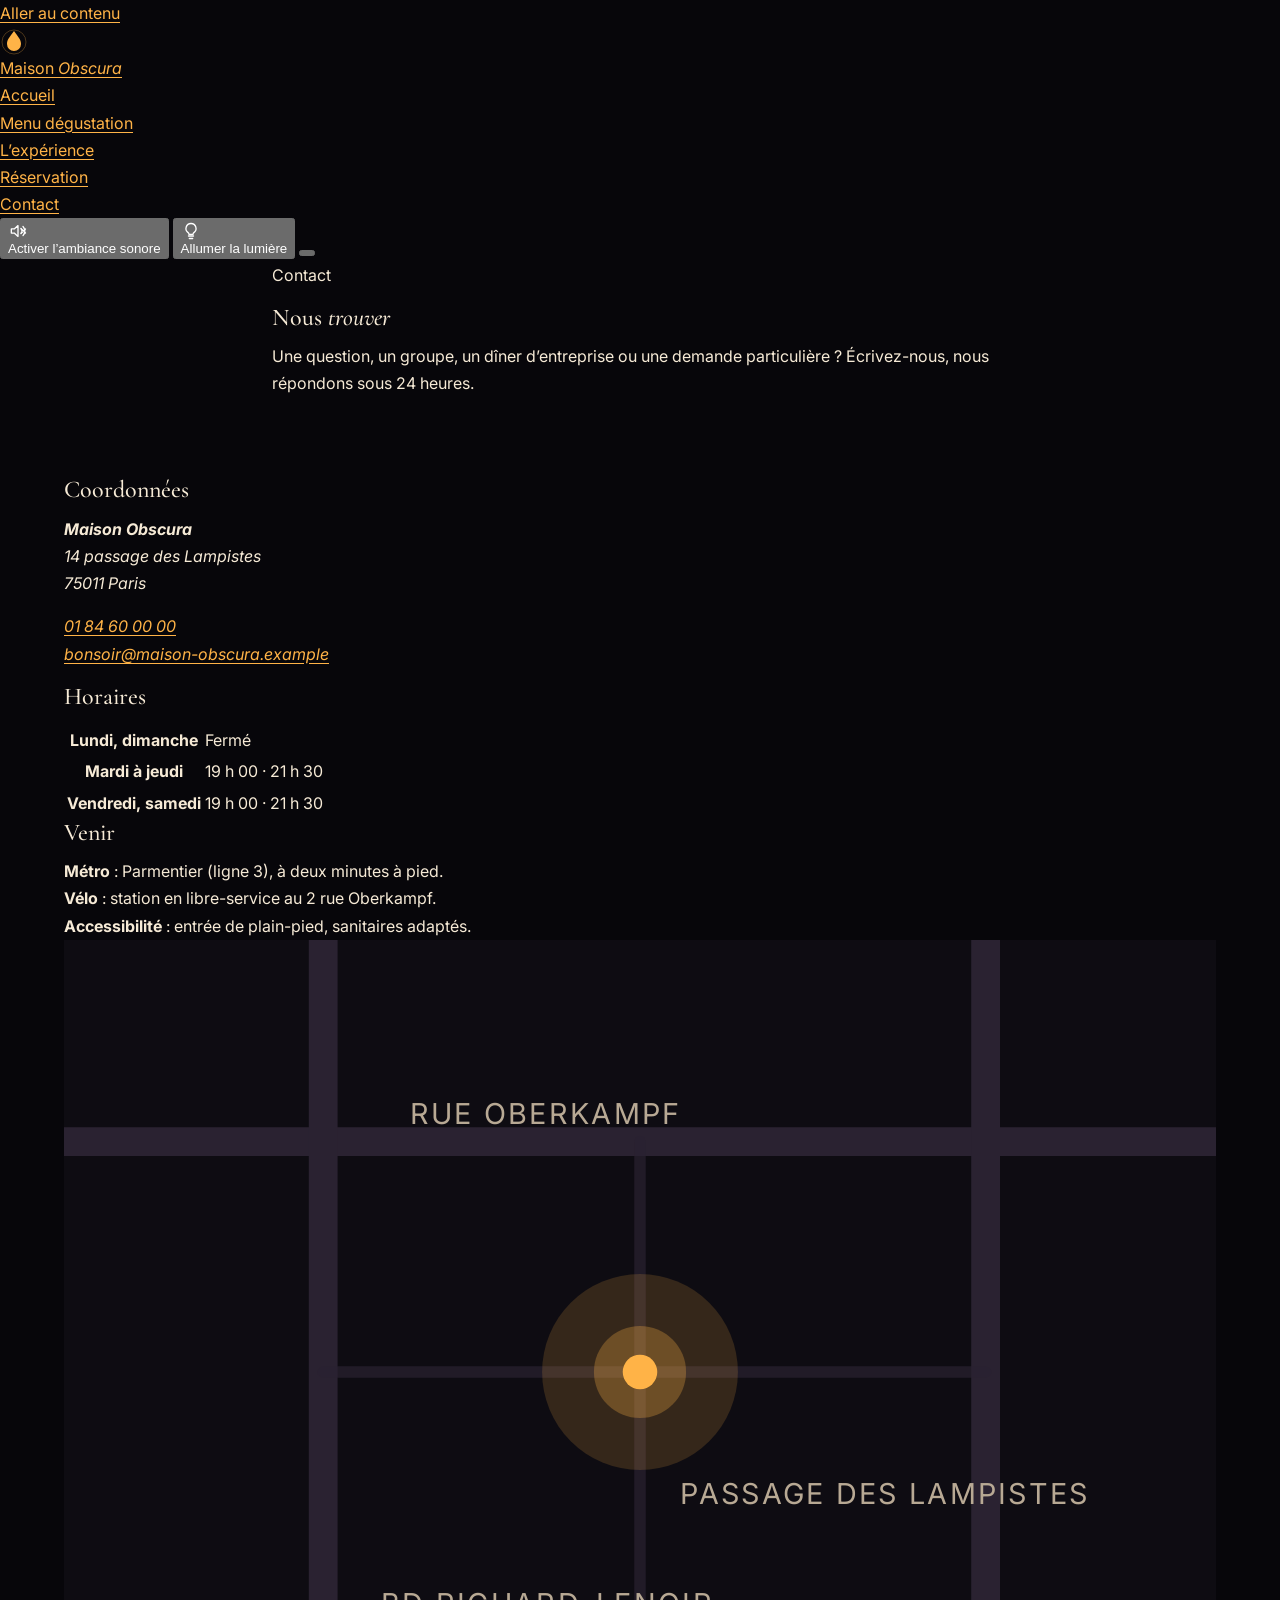
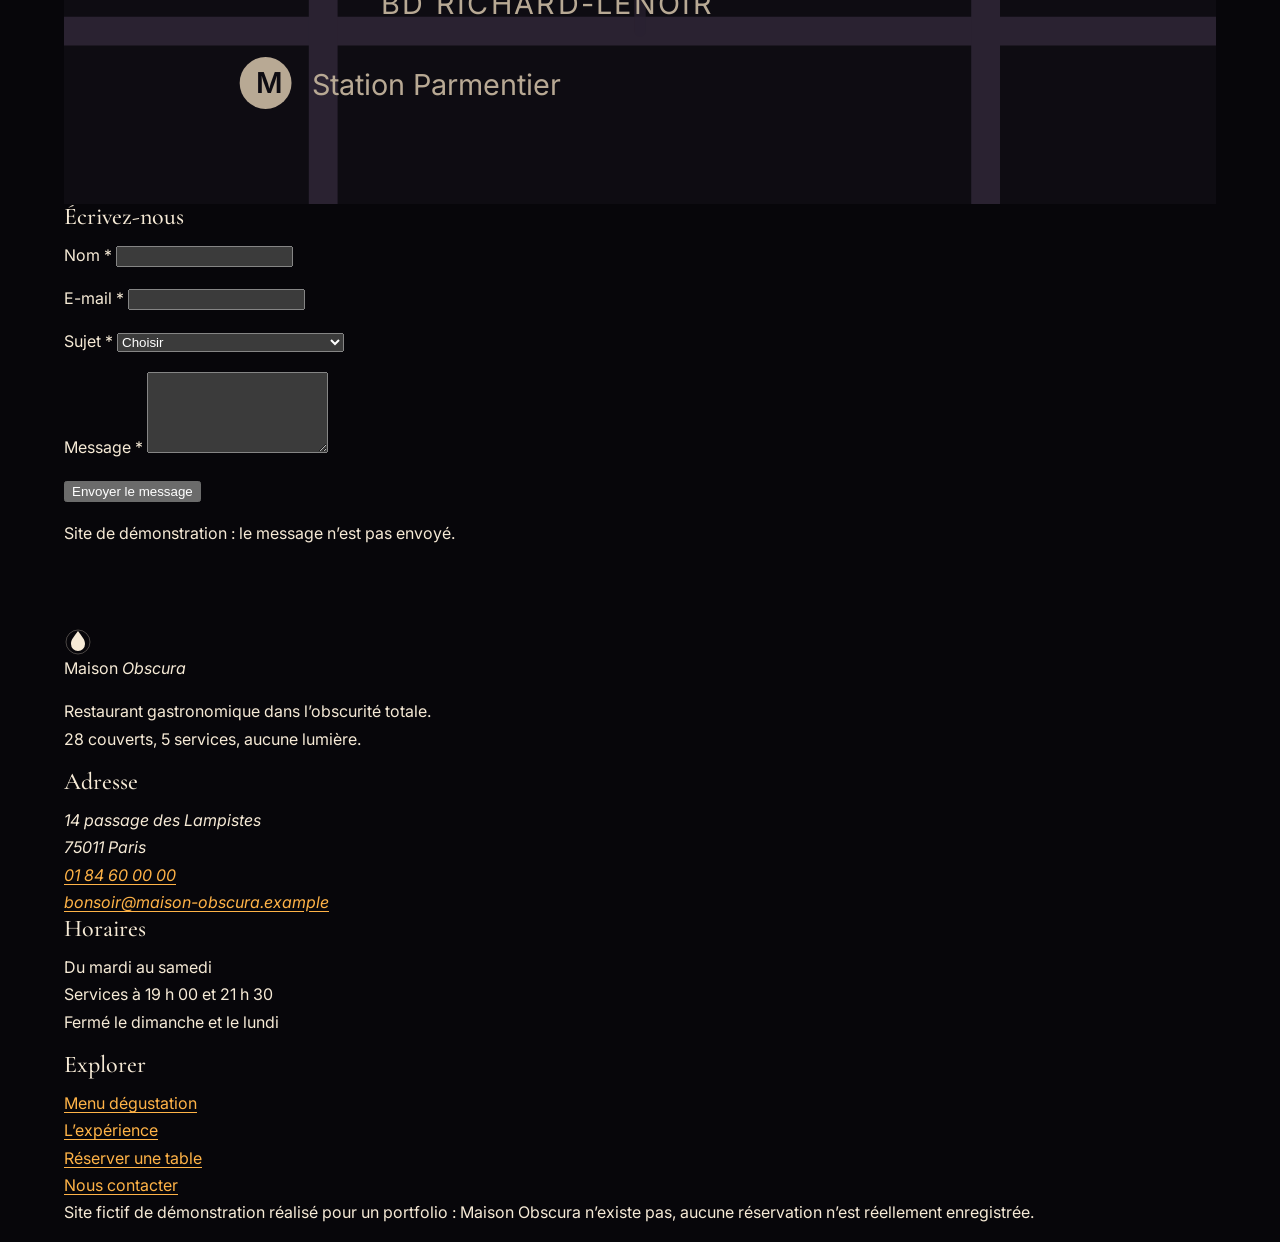
==== contact.html @ 4c6774d9 "Passe 1 : structure des 5 pages, favicon et base CSS Co-Authored-By: Claude Sonnet 5.5 <noreply@anth" ====
<!doctype html>
<html lang="fr">
<head>
<meta charset="utf-8">
<meta name="viewport" content="width=device-width, initial-scale=1">
<title>Contact et accès · Maison Obscura</title>
<meta name="description" content="Adresse, horaires, accès et formulaire de contact de Maison Obscura, restaurant gastronomique dans le noir à Paris 11e.">
<meta name="theme-color" content="#07060a">
<link rel="icon" href="assets/img/favicon.svg" type="image/svg+xml">
<meta property="og:type" content="website">
<meta property="og:locale" content="fr_FR">
<meta property="og:site_name" content="Maison Obscura">
<meta property="og:title" content="Contact et accès · Maison Obscura">
<meta property="og:description" content="Adresse, horaires, accès et formulaire de contact de Maison Obscura, restaurant gastronomique dans le noir à Paris 11e.">
<meta property="og:url" content="https://maison-obscura.example/contact.html">
<meta property="og:image" content="assets/img/og.png">
<meta name="twitter:card" content="summary_large_image">
<link rel="preconnect" href="https://fonts.googleapis.com">
<link rel="preconnect" href="https://fonts.gstatic.com" crossorigin>
<link rel="stylesheet" href="https://fonts.googleapis.com/css2?family=Cormorant+Garamond:ital,wght@0,400;0,500;0,600;1,400;1,500&amp;family=Inter:wght@400;500;600&amp;display=swap">
<script>
(function(){var d=document.documentElement;d.classList.add('js');try{if(localStorage.getItem('obscura-lumiere')==='1')d.classList.add('lumiere');}catch(e){}})();
</script>
<link rel="stylesheet" href="assets/css/styles.css">
</head>
<body>
<a class="skip" href="#contenu">Aller au contenu</a>
<header class="site-header">
  <div class="bar">
    <a class="brand" href="index.html" aria-label="Maison Obscura, accueil"><svg class="brand-mark" viewBox="0 0 28 28" width="28" height="28" aria-hidden="true" focusable="false"><circle cx="14" cy="15" r="12" fill="none" stroke="currentColor" stroke-width=".8" opacity=".35"/><path d="M14 4c4 6 7 8 7 13a7 7 0 0 1-14 0c0-5 3-7 7-13Z" fill="currentColor"/></svg><span>Maison <em>Obscura</em></span></a>
    <nav id="menu-principal" class="nav" aria-label="Navigation principale"><ul><li><a href="index.html">Accueil</a></li><li><a href="menu.html">Menu dégustation</a></li><li><a href="experience.html">L’expérience</a></li><li><a href="reservation.html">Réservation</a></li><li><a href="contact.html" aria-current="page">Contact</a></li></ul></nav>
    <div class="tools">
      <button type="button" class="tool" id="btn-son"><svg viewBox="0 0 24 24" width="20" height="20" aria-hidden="true" focusable="false" fill="none" stroke="currentColor" stroke-width="1.6" stroke-linecap="round" stroke-linejoin="round"><path d="M4 9.5v5h3.5L12 18.5v-13L7.5 9.5H4Z"/><path class="son-on" d="M15.5 9a4 4 0 0 1 0 6M18 6.5a8 8 0 0 1 0 11"/><path class="son-off" d="M16 9.5l5 5M21 9.5l-5 5"/></svg><span class="tool-label" data-on="Couper l’ambiance sonore" data-off="Activer l’ambiance sonore">Activer l’ambiance sonore</span></button>
      <button type="button" class="tool tool-light" id="btn-lumiere"><svg viewBox="0 0 24 24" width="20" height="20" aria-hidden="true" focusable="false" fill="none" stroke="currentColor" stroke-width="1.6" stroke-linecap="round" stroke-linejoin="round"><path d="M9 18h6M10 21h4M12 3a6 6 0 0 0-3.5 10.9c.6.5 1 1.2 1 2.1h5c0-.9.4-1.6 1-2.1A6 6 0 0 0 12 3Z"/></svg><span class="tool-label" data-on="Éteindre la lumière" data-off="Allumer la lumière">Allumer la lumière</span></button>
      <button type="button" class="nav-toggle" aria-expanded="false" aria-controls="menu-principal"><span class="vh">Menu</span><span class="burger" aria-hidden="true"></span></button>
    </div>
  </div>
</header>
<main id="contenu" tabindex="-1">

<section class="page-hero" aria-labelledby="titre-page">
  <div class="container narrow">
    <p class="kicker" data-reveal>Contact</p>
    <h1 id="titre-page" data-reveal style="--d:100ms">Nous <em>trouver</em></h1>
    <p class="lead" data-reveal style="--d:200ms">Une question, un groupe, un dîner d’entreprise ou une demande particulière ? Écrivez-nous, nous répondons sous 24 heures.</p>
  </div>
</section>

<section class="section tight" aria-label="Coordonnées et message">
  <div class="container contact-grid">
    <div class="infos" data-reveal>
      <h2>Coordonnées</h2>
      <address>
        <p><strong>Maison Obscura</strong><br>14 passage des Lampistes<br>75011 Paris</p>
        <p><a href="tel:+33184600000">01 84 60 00 00</a><br><a href="mailto:bonsoir@maison-obscura.example">bonsoir@maison-obscura.example</a></p>
      </address>
      <h2>Horaires</h2>
      <table class="hours">
        <caption class="vh">Horaires d’ouverture</caption>
        <tbody>
          <tr><th scope="row">Lundi, dimanche</th><td>Fermé</td></tr>
          <tr><th scope="row">Mardi à jeudi</th><td>19 h 00 · 21 h 30</td></tr>
          <tr><th scope="row">Vendredi, samedi</th><td>19 h 00 · 21 h 30</td></tr>
        </tbody>
      </table>
      <h2>Venir</h2>
      <ul class="plain">
        <li><strong>Métro</strong> : Parmentier (ligne 3), à deux minutes à pied.</li>
        <li><strong>Vélo</strong> : station en libre-service au 2 rue Oberkampf.</li>
        <li><strong>Accessibilité</strong> : entrée de plain-pied, sanitaires adaptés.</li>
      </ul>
    </div>

    <div data-reveal style="--d:120ms">
      <div class="map-wrap"><svg class="map" viewBox="0 0 400 300" role="img" aria-labelledby="map-t map-d">
  <title id="map-t">Plan du quartier</title>
  <desc id="map-d">Plan simplifié : le passage des Lampistes relie la rue Oberkampf au boulevard Richard-Lenoir. Maison Obscura se trouve au milieu du passage, à deux minutes du métro.</desc>
  <rect width="400" height="300" fill="var(--map-bg)"/>
  <g stroke="var(--map-line)" fill="none" stroke-width="10" stroke-linecap="round">
    <path d="M-10 70H410"/><path d="M-10 240H410"/><path d="M90 -10V310"/><path d="M320 -10V310"/>
  </g>
  <g stroke="var(--map-line)" fill="none" stroke-width="4" stroke-linecap="round" opacity=".7">
    <path d="M90 150H320"/><path d="M200 70V240"/>
  </g>
  <g fill="var(--map-text)" font-family="Inter, sans-serif" font-size="10" letter-spacing=".08em">
    <text x="120" y="64">RUE OBERKAMPF</text><text x="110" y="234">BD RICHARD-LENOIR</text>
    <text x="214" y="196">PASSAGE DES LAMPISTES</text>
  </g>
  <circle cx="200" cy="150" r="34" fill="var(--map-accent)" opacity=".16"/>
  <circle cx="200" cy="150" r="16" fill="var(--map-accent)" opacity=".28"/>
  <circle cx="200" cy="150" r="6" fill="var(--map-accent)"/>
  <g transform="translate(70 258)"><circle r="9" fill="var(--map-text)"/><text x="-3.4" y="3.6" font-size="10" font-weight="600" fill="var(--map-bg)" font-family="Inter, sans-serif">M</text></g>
  <text x="86" y="262" font-size="10" fill="var(--map-text)" font-family="Inter, sans-serif">Station Parmentier</text>
</svg></div>
      <form id="form-contact" class="form form-contact" action="#" method="post" novalidate data-form="contact">
        <h2>Écrivez-nous</h2>
        <div class="form-summary" id="contact-summary" role="alert" tabindex="-1" hidden></div>
        <div class="field">
          <label for="c-nom">Nom <span class="req" aria-hidden="true">*</span></label>
          <input type="text" id="c-nom" name="nom" autocomplete="name" required aria-describedby="c-nom-err">
          <p class="err" id="c-nom-err" aria-live="polite"></p>
        </div>
        <div class="field">
          <label for="c-email">E-mail <span class="req" aria-hidden="true">*</span></label>
          <input type="email" id="c-email" name="email" autocomplete="email" required aria-describedby="c-email-err">
          <p class="err" id="c-email-err" aria-live="polite"></p>
        </div>
        <div class="field">
          <label for="c-sujet">Sujet <span class="req" aria-hidden="true">*</span></label>
          <select id="c-sujet" name="sujet" required aria-describedby="c-sujet-err">
            <option value="">Choisir</option>
            <option>Une réservation existante</option>
            <option>Un groupe de plus de 8 personnes</option>
            <option>Un dîner privé ou d’entreprise</option>
            <option>Un bon cadeau</option>
            <option>Autre demande</option>
          </select>
          <p class="err" id="c-sujet-err" aria-live="polite"></p>
        </div>
        <div class="field">
          <label for="c-message">Message <span class="req" aria-hidden="true">*</span></label>
          <textarea id="c-message" name="message" rows="5" minlength="15" maxlength="1200" required aria-describedby="c-message-err"></textarea>
          <p class="err" id="c-message-err" aria-live="polite"></p>
        </div>
        <p class="actions"><button type="submit" class="btn">Envoyer le message</button></p>
        <p class="hint">Site de démonstration : le message n’est pas envoyé.</p>
      </form>
      <div id="contact-ok" class="confirm" tabindex="-1" hidden>
        <p class="kicker">Message reçu</p>
        <h2>Merci, nous vous répondons vite</h2>
        <p>Une réponse vous parviendra à <strong data-out="email"></strong> sous 24 heures. <span class="muted">(Démonstration : rien n’a été envoyé.)</span></p>
        <p class="actions"><button type="button" class="btn btn-ghost" id="contact-reset">Écrire un autre message</button></p>
      </div>
    </div>
  </div>
</section>

</main>
<footer class="site-footer">
  <div class="container footer-grid">
    <div data-reveal>
      <p class="brand brand-foot"><svg class="brand-mark" viewBox="0 0 28 28" width="28" height="28" aria-hidden="true" focusable="false"><circle cx="14" cy="15" r="12" fill="none" stroke="currentColor" stroke-width=".8" opacity=".35"/><path d="M14 4c4 6 7 8 7 13a7 7 0 0 1-14 0c0-5 3-7 7-13Z" fill="currentColor"/></svg><span>Maison <em>Obscura</em></span></p>
      <p class="muted">Restaurant gastronomique dans l’obscurité totale.<br>28 couverts, 5 services, aucune lumière.</p>
    </div>
    <div data-reveal style="--d:80ms">
      <h2 class="foot-title">Adresse</h2>
      <address>14 passage des Lampistes<br>75011 Paris<br><a href="tel:+33184600000">01 84 60 00 00</a><br><a href="mailto:bonsoir@maison-obscura.example">bonsoir@maison-obscura.example</a></address>
    </div>
    <div data-reveal style="--d:160ms">
      <h2 class="foot-title">Horaires</h2>
      <p>Du mardi au samedi<br>Services à 19 h 00 et 21 h 30<br><span class="muted">Fermé le dimanche et le lundi</span></p>
    </div>
    <div data-reveal style="--d:240ms">
      <h2 class="foot-title">Explorer</h2>
      <ul class="foot-links">
        <li><a href="menu.html">Menu dégustation</a></li>
        <li><a href="experience.html">L’expérience</a></li>
        <li><a href="reservation.html">Réserver une table</a></li>
        <li><a href="contact.html">Nous contacter</a></li>
      </ul>
    </div>
  </div>
  <p class="container legal">Site fictif de démonstration réalisé pour un portfolio : Maison Obscura n’existe pas, aucune réservation n’est réellement enregistrée.</p>
</footer>
<script src="assets/js/main.js" defer></script>
<script src="assets/js/forms.js" defer></script>
</body>
</html>
---- assets/css/styles.css ----
/* Maison Obscura — passe 1 : tokens, base et mise en page */
:root {
  --bg: #07060a;
  --bg-2: #0e0c12;
  --bg-3: #17131c;
  --fg: #f6ead6;
  --muted: #b8a994;
  --accent: #ffb347;
  --accent-strong: #ffc46b;
  --on-accent: #1a1006;
  --line: rgba(255, 179, 71, .22);
  --map-bg: #0e0c12; --map-line: #2a2231; --map-text: #b8a994; --map-accent: #ffb347;
  --serif: "Cormorant Garamond", "Iowan Old Style", "Palatino Linotype", Georgia, serif;
  --sans: Inter, system-ui, -apple-system, "Segoe UI", sans-serif;
  --gutter: clamp(1.25rem, 5vw, 3rem);
  --radius: 14px;
  color-scheme: dark;
}
html.lumiere {
  --bg: #f7efe1; --bg-2: #efe4d1; --bg-3: #e6d8c0;
  --fg: #1f1712; --muted: #5d4e3f;
  --accent: #8a4a00; --accent-strong: #6d3a00; --on-accent: #fff7ea;
  --line: rgba(138, 74, 0, .3);
  --map-bg: #efe4d1; --map-line: #d6c4a6; --map-text: #5d4e3f; --map-accent: #8a4a00;
  color-scheme: light;
}

*, *::before, *::after { box-sizing: border-box; }
html { -webkit-text-size-adjust: 100%; scroll-behavior: smooth; scroll-padding-top: 5.5rem; }
body { margin: 0; background: var(--bg); color: var(--fg); font: 400 1rem/1.7 var(--sans); min-height: 100vh; overflow-x: hidden; }
img, svg { display: block; max-width: 100%; }
h1, h2, h3 { font-family: var(--serif); font-weight: 500; line-height: 1.1; margin: 0 0 .5em; }
p { margin: 0 0 1em; }
a { color: var(--accent); text-underline-offset: .2em; }
ul, ol { margin: 0; padding: 0; list-style: none; }
.vh { position: absolute !important; width: 1px; height: 1px; overflow: hidden; clip: rect(0 0 0 0); white-space: nowrap; }
.container { width: min(100% - 2 * var(--gutter), 72rem); margin-inline: auto; }
.container.narrow { width: min(100% - 2 * var(--gutter), 46rem); }
.section { padding-block: clamp(3.5rem, 9vw, 7rem); }
.section.tight { padding-block: clamp(2rem, 5vw, 4rem); }
.center { text-align: center; }
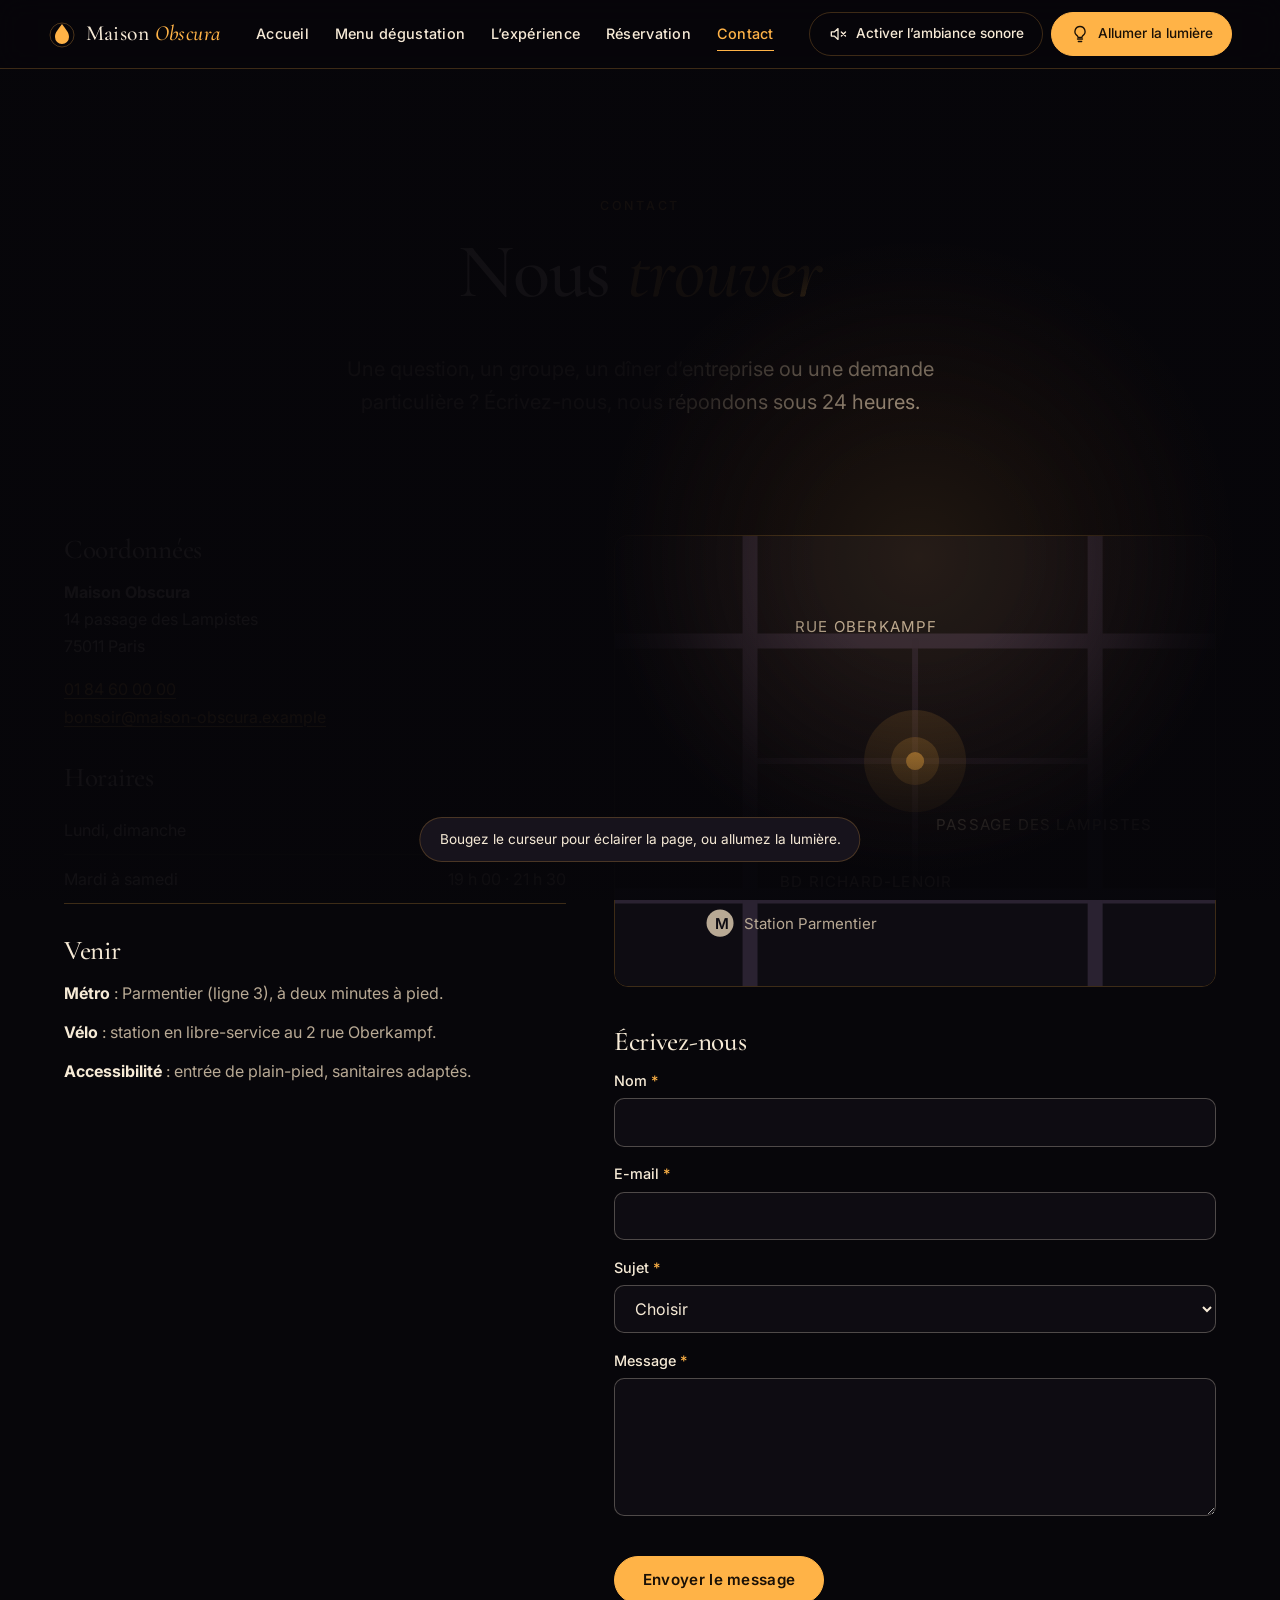
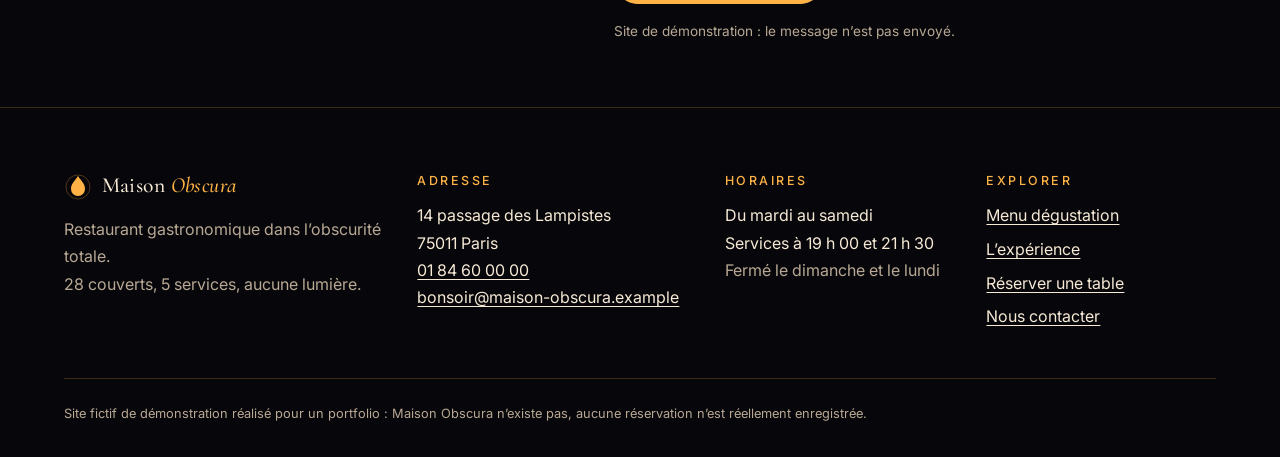
==== commit f13e88e3: "Passe 4 : relecture (espacements, horaires, image OG) et README Co-Authored-By: Claude Sonnet 5.5 <n" ====
--- a/contact.html
+++ b/contact.html
@@ -59,8 +59,7 @@
         <caption class="vh">Horaires d’ouverture</caption>
         <tbody>
           <tr><th scope="row">Lundi, dimanche</th><td>Fermé</td></tr>
-          <tr><th scope="row">Mardi à jeudi</th><td>19 h 00 · 21 h 30</td></tr>
-          <tr><th scope="row">Vendredi, samedi</th><td>19 h 00 · 21 h 30</td></tr>
+          <tr><th scope="row">Mardi à samedi</th><td>19 h 00 · 21 h 30</td></tr>
         </tbody>
       </table>
       <h2>Venir</h2>
--- a/assets/css/styles.css
+++ b/assets/css/styles.css
@@ -39,3 +39,263 @@
 .section { padding-block: clamp(3.5rem, 9vw, 7rem); }
 .section.tight { padding-block: clamp(2rem, 5vw, 4rem); }
 .center { text-align: center; }
+
+/* ---------- Passe 2 : design ---------- */
+a:hover { color: var(--accent-strong); }
+:focus-visible { outline: 2px solid var(--accent); outline-offset: 3px; border-radius: 4px; }
+main:focus { outline: none; }
+::selection { background: var(--accent); color: var(--on-accent); }
+.muted { color: var(--muted); }
+em { font-style: italic; color: var(--accent); }
+
+.skip { position: fixed; left: 1rem; top: -4rem; z-index: 100; background: var(--accent); color: var(--on-accent); padding: .6rem 1rem; border-radius: 8px; font-weight: 600; text-decoration: none; transition: top .2s; }
+.skip:focus { top: 1rem; }
+
+/* Typographie */
+h1 { font-size: clamp(2.6rem, 8.5vw, 6rem); letter-spacing: -.015em; font-weight: 500; }
+h2 { font-size: clamp(2rem, 5vw, 3.2rem); letter-spacing: -.01em; }
+h3 { font-size: clamp(1.4rem, 2.6vw, 1.75rem); }
+.lead { font-size: clamp(1.05rem, 2vw, 1.25rem); color: var(--muted); max-width: 40rem; line-height: 1.65; }
+.center .lead, .section-head:not(.left) .lead { margin-inline: auto; }
+.kicker { font: 500 .78rem/1.4 var(--sans); letter-spacing: .22em; text-transform: uppercase; color: var(--accent); margin: 0 0 1rem; }
+.section-head { max-width: 42rem; margin: 0 auto clamp(2rem, 5vw, 3.5rem); text-align: center; }
+.section-head.left { margin: 0; text-align: left; }
+.section-alt { background: linear-gradient(180deg, var(--bg-2), var(--bg)); border-block: 1px solid var(--line); }
+.split { display: grid; gap: clamp(2rem, 6vw, 4rem); align-items: start; }
+
+/* En-tête */
+.site-header { position: sticky; top: 0; z-index: 60; background: color-mix(in srgb, var(--bg) 82%, transparent); backdrop-filter: blur(14px); -webkit-backdrop-filter: blur(14px); border-bottom: 1px solid var(--line); }
+.bar { width: min(100% - 2 * var(--gutter), 76rem); margin-inline: auto; display: flex; align-items: center; justify-content: space-between; gap: 1rem; min-height: 4.25rem; }
+.brand { display: inline-flex; align-items: center; gap: .6rem; color: var(--fg); text-decoration: none; font: 500 1.35rem/1 var(--serif); letter-spacing: .02em; margin: 0; }
+.brand em { color: var(--accent); }
+.brand-mark { color: var(--accent); }
+.brand-foot { margin-bottom: 1rem; }
+.tools { display: flex; align-items: center; gap: .5rem; }
+.tool { display: inline-flex; align-items: center; justify-content: center; gap: .55rem; min-width: 2.75rem; min-height: 2.75rem; padding: 0 .75rem; background: transparent; color: var(--fg); border: 1px solid var(--line); border-radius: 999px; font: 500 .85rem/1 var(--sans); cursor: pointer; transition: background .25s, border-color .25s, color .25s; }
+.tool:hover { border-color: var(--accent); color: var(--accent-strong); }
+.tool-light { background: var(--accent); color: var(--on-accent); border-color: var(--accent); }
+.tool-light:hover { background: var(--accent-strong); color: var(--on-accent); }
+.tool.is-on { border-color: var(--accent); color: var(--accent); }
+.son-off { opacity: 1; } .son-on { opacity: 0; }
+.tool.is-on .son-on { opacity: 1; } .tool.is-on .son-off { opacity: 0; }
+.tool-label { position: absolute; width: 1px; height: 1px; overflow: hidden; clip: rect(0 0 0 0); white-space: nowrap; }
+
+.nav-toggle { width: 2.75rem; height: 2.75rem; display: grid; place-items: center; background: transparent; border: 1px solid var(--line); border-radius: 999px; color: var(--fg); cursor: pointer; }
+.burger, .burger::before, .burger::after { display: block; width: 18px; height: 1.5px; background: currentColor; transition: transform .3s, opacity .3s; content: ""; }
+.burger { position: relative; } .burger::before { position: absolute; top: -6px; } .burger::after { position: absolute; top: 6px; }
+.nav-toggle[aria-expanded="true"] .burger { background: transparent; }
+.nav-toggle[aria-expanded="true"] .burger::before { transform: translateY(6px) rotate(45deg); }
+.nav-toggle[aria-expanded="true"] .burger::after { transform: translateY(-6px) rotate(-45deg); }
+
+.nav { position: absolute; left: 0; right: 0; top: 100%; background: var(--bg); border-bottom: 1px solid var(--line); padding: .5rem var(--gutter) 1.25rem; display: none; }
+.nav.open { display: block; }
+.nav ul { display: grid; }
+.nav a { display: block; padding: .85rem 0; color: var(--fg); text-decoration: none; font: 500 1.4rem/1.2 var(--serif); border-bottom: 1px solid var(--line); }
+.nav a:hover, .nav a[aria-current="page"] { color: var(--accent); }
+html:not(.js) .nav { position: static; display: block; border: 0; padding: 0; }
+html:not(.js) .nav ul { display: flex; flex-wrap: wrap; gap: .25rem 1rem; }
+html:not(.js) .nav a { font-size: 1rem; border: 0; padding: .4rem 0; }
+html:not(.js) .nav-toggle, html:not(.js) .tools .tool { display: none; }
+html:not(.js) .bar { flex-wrap: wrap; padding-block: .5rem; }
+
+/* Boutons */
+.btn { display: inline-flex; align-items: center; justify-content: center; min-height: 3rem; padding: .75rem 1.75rem; background: var(--accent); color: var(--on-accent); border: 1px solid var(--accent); border-radius: 999px; font: 600 .95rem/1 var(--sans); letter-spacing: .02em; text-decoration: none; cursor: pointer; transition: transform .25s, background .25s, box-shadow .25s, color .25s; }
+.btn:hover { background: var(--accent-strong); color: var(--on-accent); transform: translateY(-2px); box-shadow: 0 8px 28px -8px var(--accent); }
+.btn-ghost { background: transparent; color: var(--accent); }
+.btn-ghost:hover { background: color-mix(in srgb, var(--accent) 14%, transparent); color: var(--accent-strong); box-shadow: none; }
+.actions { display: flex; flex-wrap: wrap; gap: .75rem; margin-top: 2rem; }
+.actions.center { justify-content: center; }
+
+/* Héros */
+.hero { position: relative; min-height: calc(100svh - 4.25rem); display: grid; align-items: center; padding-block: 4rem 6rem; overflow: hidden; }
+.hero-inner { position: relative; z-index: 1; }
+.hero h1 { max-width: 14ch; }
+.halo-rings { position: absolute; right: -20vmin; top: 50%; width: 90vmin; height: 90vmin; translate: 0 -50%; pointer-events: none; }
+.halo-rings i { position: absolute; inset: 0; border: 1px solid var(--accent); border-radius: 50%; opacity: .16; }
+.halo-rings i:nth-child(2) { inset: 12%; opacity: .12; } .halo-rings i:nth-child(3) { inset: 26%; opacity: .1; background: radial-gradient(circle, color-mix(in srgb, var(--accent) 22%, transparent), transparent 70%); }
+.scroll-cue { position: absolute; left: 50%; bottom: 1.75rem; translate: -50% 0; width: 1px; height: 3rem; background: linear-gradient(var(--accent), transparent); margin: 0; }
+.page-hero { padding-block: clamp(4rem, 12vw, 8rem) clamp(1rem, 3vw, 2rem); text-align: center; }
+.page-hero h1 { font-size: clamp(2.4rem, 7vw, 4.8rem); }
+.page-hero .lead { margin-inline: auto; }
+
+/* Piliers, chiffres, citations */
+.pillars { display: grid; gap: 1.5rem; }
+.pillars li { padding: 2rem 1.75rem; border: 1px solid var(--line); border-radius: var(--radius); background: color-mix(in srgb, var(--bg-2) 70%, transparent); }
+.pillars h3 { display: flex; align-items: baseline; gap: .75rem; }
+.pillars p { margin: 0; color: var(--muted); }
+.pillar-n { font: 500 1rem/1 var(--sans); color: var(--accent); letter-spacing: .1em; }
+.teasers { display: grid; gap: .25rem; counter-reset: t; }
+.teaser { display: flex; align-items: center; gap: 1.25rem; padding: 1.1rem 0; border-bottom: 1px solid var(--line); }
+.teaser h3 { margin: 0; } .teaser .kicker { margin: .25rem 0 0; color: var(--muted); }
+.teaser-n { font: 500 2.4rem/1 var(--serif); color: var(--accent); min-width: 3.2rem; }
+.stats { display: grid; grid-template-columns: repeat(2, 1fr); gap: 2rem 1rem; margin: 0; text-align: center; }
+.stats div { display: flex; flex-direction: column-reverse; gap: .35rem; }
+.stats dd { margin: 0; font: 500 clamp(2.6rem, 8vw, 4.5rem)/1 var(--serif); color: var(--accent); }
+.stats dt { font-size: .8rem; letter-spacing: .14em; text-transform: uppercase; color: var(--muted); }
+.quotes { display: grid; gap: 1.5rem; }
+.quote { margin: 0; padding: 2rem 1.75rem; border-left: 2px solid var(--accent); background: color-mix(in srgb, var(--bg-3) 50%, transparent); border-radius: 0 var(--radius) var(--radius) 0; }
+.quote blockquote { margin: 0; } .quote p { font: italic 400 1.4rem/1.4 var(--serif); }
+.quote figcaption { font-size: .85rem; color: var(--muted); letter-spacing: .04em; }
+.cta { text-align: center; background: radial-gradient(ellipse at 50% 100%, color-mix(in srgb, var(--accent) 14%, transparent), transparent 65%); }
+
+/* Menu : plats */
+.dishes { display: grid; gap: clamp(1.5rem, 4vw, 2.5rem); }
+.dish-wrap { container-type: inline-size; }
+.dish { position: relative; display: grid; gap: 1.25rem; padding: 2rem 1.5rem; border: 1px solid var(--line); border-radius: var(--radius); background: color-mix(in srgb, var(--bg-2) 80%, transparent); overflow: hidden; }
+.dish-n { position: absolute; right: 1rem; top: -.6rem; font: 500 7rem/1 var(--serif); color: var(--accent); opacity: .09; pointer-events: none; }
+.dish-art { width: 5.5rem; height: 5.5rem; color: var(--accent); }
+.dish h3 { font-size: clamp(1.9rem, 5vw, 2.6rem); margin-bottom: .35em; }
+.dish-desc { font: 500 1.05rem/1.5 var(--sans); color: var(--fg); }
+.dish-sens { font: italic 400 1.2rem/1.55 var(--serif); color: var(--muted); margin: 0; max-width: 36rem; }
+@container (min-width: 36rem) {
+  .dish { grid-template-columns: 8rem 1fr; align-items: center; padding: 2.5rem; gap: 2rem; }
+  .dish-art { width: 8rem; height: 8rem; }
+}
+.formules { display: grid; gap: 1.25rem; margin-bottom: 2rem; }
+.formule { padding: 2rem 1.75rem; border: 1px solid var(--line); border-radius: var(--radius); }
+.formule.featured { border-color: var(--accent); background: color-mix(in srgb, var(--accent) 8%, transparent); }
+.formule p { color: var(--muted); }
+.price { font: 500 3rem/1 var(--serif); color: var(--accent) !important; margin-bottom: 1rem; }
+.price span { font: 400 .85rem var(--sans); color: var(--muted); }
+.note { padding: 1.5rem; border: 1px dashed var(--line); border-radius: var(--radius); margin-bottom: 2rem; }
+.note h3 { font-size: 1.4rem; } .note p:last-child { margin: 0; }
+
+/* Expérience */
+.steps { display: grid; gap: 0; position: relative; }
+.steps::before { content: ""; position: absolute; left: 1.35rem; top: 1rem; bottom: 1rem; width: 1px; background: var(--line); }
+.step { position: relative; display: flex; gap: 1.5rem; padding: 1.25rem 0; }
+.step-n { flex: none; width: 2.7rem; height: 2.7rem; display: grid; place-items: center; background: var(--bg); border: 1px solid var(--accent); border-radius: 50%; font: 500 1.3rem/1 var(--serif); color: var(--accent); z-index: 1; }
+.step h3 { margin-bottom: .3em; } .step p { color: var(--muted); margin: 0; }
+.senses { display: grid; gap: 1.25rem; }
+.senses li { padding: 1.75rem; border-top: 1px solid var(--accent); }
+.senses p { color: var(--muted); margin: 0; }
+.team { display: grid; gap: 1.5rem; }
+.team li { padding-bottom: 1.5rem; border-bottom: 1px solid var(--line); }
+.team h3 { margin-bottom: .1em; } .team p:last-child { color: var(--muted); margin: 0; }
+.faq details { border-bottom: 1px solid var(--line); }
+.faq summary { cursor: pointer; list-style: none; padding: 1.25rem 2.5rem 1.25rem 0; font: 500 1.35rem/1.3 var(--serif); position: relative; }
+.faq summary::-webkit-details-marker { display: none; }
+.faq summary::after { content: "+"; position: absolute; right: .25rem; top: 50%; translate: 0 -50%; font: 300 1.8rem/1 var(--sans); color: var(--accent); transition: rotate .3s; }
+.faq details[open] summary::after { rotate: 45deg; }
+.faq details p { color: var(--muted); padding-bottom: 1.25rem; margin: 0; max-width: 38rem; }
+
+/* Formulaires */
+.resa { display: grid; gap: 2.5rem; }
+.form fieldset { border: 0; padding: 0; margin: 0; min-width: 0; }
+.field-group { padding: 2rem 0 1rem; border-top: 1px solid var(--line); margin: 0; }
+.field-group > legend { font: 500 1.6rem/1.2 var(--serif); padding: 0; margin-bottom: 1.25rem; float: left; width: 100%; }
+.field-group > legend + * { clear: both; }
+.row { display: grid; gap: 1rem; }
+.field { margin-bottom: 1.1rem; }
+.field label, .choice-set > legend { display: block; font: 500 .9rem/1.4 var(--sans); margin-bottom: .45rem; padding: 0; }
+.req { color: var(--accent); }
+input[type="text"], input[type="email"], input[type="tel"], input[type="date"], select, textarea { width: 100%; min-height: 3rem; padding: .75rem 1rem; background: var(--bg-2); color: var(--fg); border: 1px solid color-mix(in srgb, var(--fg) 28%, transparent); border-radius: 10px; font: 400 1rem/1.4 var(--sans); transition: border-color .2s, box-shadow .2s; }
+textarea { resize: vertical; min-height: 6rem; }
+input:hover, select:hover, textarea:hover { border-color: var(--accent); }
+input:focus-visible, select:focus-visible, textarea:focus-visible { outline: none; border-color: var(--accent); box-shadow: 0 0 0 3px color-mix(in srgb, var(--accent) 35%, transparent); }
+input[aria-invalid="true"], select[aria-invalid="true"], textarea[aria-invalid="true"] { border-color: #ff8a7a; }
+html.lumiere input[aria-invalid="true"], html.lumiere select[aria-invalid="true"], html.lumiere textarea[aria-invalid="true"] { border-color: #b3261e; }
+.hint { font-size: .85rem; color: var(--muted); margin: .4rem 0 0; }
+.err { font-size: .875rem; font-weight: 500; color: #ff9e91; margin: .4rem 0 0; min-height: 0; }
+html.lumiere .err { color: #a3211a; }
+.err:empty { display: none; }
+.form-summary { padding: 1rem 1.25rem; margin-bottom: 1.5rem; border: 1px solid #ff8a7a; border-radius: 10px; color: var(--fg); }
+html.lumiere .form-summary { border-color: #b3261e; }
+.form-summary ul { margin: .5rem 0 0; padding-left: 1.1rem; list-style: disc; } .form-summary a { color: inherit; }
+.choice-set { margin: 0 0 1.5rem; }
+.choices { display: grid; gap: .75rem; }
+.choice { position: relative; display: block; margin: 0 !important; cursor: pointer; }
+.choice input { position: absolute; opacity: 0; inset: 0; width: 100%; height: 100%; margin: 0; cursor: pointer; }
+.choice span { display: flex; flex-direction: column; gap: .15rem; padding: 1rem 1.15rem; border: 1px solid color-mix(in srgb, var(--fg) 28%, transparent); border-radius: 10px; transition: border-color .2s, background .2s; }
+.choice strong { font-weight: 600; } .choice small { color: var(--muted); font-size: .85rem; }
+.choice:hover span { border-color: var(--accent); }
+.choice input:checked + span { border-color: var(--accent); background: color-mix(in srgb, var(--accent) 12%, transparent); box-shadow: inset 0 0 0 1px var(--accent); }
+.choice input:focus-visible + span { outline: 2px solid var(--accent); outline-offset: 3px; }
+.estimate { margin: 0 0 1rem; padding: 1rem 1.25rem; background: var(--bg-2); border-radius: 10px; font-size: .95rem; color: var(--muted); }
+.estimate strong { color: var(--accent); font: 500 1.5rem/1 var(--serif); }
+.check { display: flex !important; gap: .85rem; align-items: flex-start; font-weight: 400 !important; cursor: pointer; }
+.check input { flex: none; width: 1.35rem; height: 1.35rem; margin: .15rem 0 0; accent-color: var(--accent); }
+.confirm { padding: 2.5rem 1.75rem; border: 1px solid var(--accent); border-radius: var(--radius); background: color-mix(in srgb, var(--accent) 8%, transparent); }
+.confirm:focus { outline: none; }
+.recap { display: grid; gap: .5rem; margin: 1.5rem 0; }
+.recap div { display: flex; justify-content: space-between; gap: 1rem; padding: .6rem 0; border-bottom: 1px solid var(--line); }
+.recap dt { color: var(--muted); } .recap dd { margin: 0; font-weight: 600; text-align: right; }
+.resa-aside { padding: 1.75rem; border: 1px solid var(--line); border-radius: var(--radius); align-self: start; }
+.resa-aside h2 { font-size: 1.8rem; }
+.plain { display: grid; gap: .75rem; color: var(--muted); } .plain strong { color: var(--fg); }
+
+/* Contact */
+.contact-grid { display: grid; gap: 3rem; }
+.infos h2, .form-contact h2 { font-size: 1.7rem; margin-top: 2rem; } .infos h2:first-child { margin-top: 0; }
+address { font-style: normal; }
+.hours { width: 100%; border-collapse: collapse; margin-bottom: .5rem; }
+.hours th, .hours td { padding: .65rem 0; border-bottom: 1px solid var(--line); text-align: left; font-weight: 400; }
+.hours td { text-align: right; color: var(--muted); }
+.map-wrap { border: 1px solid var(--line); border-radius: var(--radius); overflow: hidden; margin-bottom: 2.5rem; }
+.map { width: 100%; height: auto; }
+.form-contact h2 { margin-top: 0; }
+
+/* Pied de page */
+.site-footer { border-top: 1px solid var(--line); padding-block: 4rem 2rem; margin-top: 0; }
+.footer-grid { display: grid; gap: 2rem; }
+.foot-title { font: 500 .78rem/1.4 var(--sans); letter-spacing: .2em; text-transform: uppercase; color: var(--accent); margin-bottom: .8rem; }
+.foot-links { display: grid; gap: .4rem; } .foot-links a, .site-footer address a { color: var(--fg); }
+.foot-links a:hover, .site-footer address a:hover { color: var(--accent); }
+.legal { margin: 3rem auto 0; padding-top: 1.5rem; border-top: 1px solid var(--line); font-size: .8rem; color: var(--muted); }
+
+/* Mobile-first : paliers */
+@media (min-width: 40rem) {
+  .tool-label { position: static; width: auto; height: auto; overflow: visible; clip: auto; }
+  .tool { padding: 0 1.1rem; }
+  .stats { grid-template-columns: repeat(4, 1fr); }
+  .row { grid-template-columns: 1fr 1fr; }
+  .choices { grid-template-columns: repeat(auto-fit, minmax(10rem, 1fr)); }
+  .footer-grid { grid-template-columns: 1fr 1fr; }
+}
+@media (min-width: 56rem) {
+  .nav-toggle { display: none; }
+  .nav, .nav.open { position: static; display: block; background: none; border: 0; padding: 0; }
+  .nav ul { display: flex; gap: 1.6rem; }
+  .nav a { padding: .4rem 0; border: 0; font: 500 .9rem/1 var(--sans); letter-spacing: .02em; position: relative; }
+  .nav a::after { content: ""; position: absolute; left: 0; right: 0; bottom: -.2rem; height: 1px; background: var(--accent); scale: 0 1; transition: scale .3s; transform-origin: left; }
+  .nav a:hover::after, .nav a[aria-current="page"]::after { scale: 1 1; }
+  .pillars, .quotes, .formules, .senses, .team { grid-template-columns: repeat(3, 1fr); }
+  .split { grid-template-columns: 1fr 1.1fr; }
+  .resa { grid-template-columns: 1.6fr 1fr; align-items: start; }
+  .resa-aside { position: sticky; top: 6rem; }
+  .contact-grid { grid-template-columns: 1fr 1.2fr; }
+  .footer-grid { grid-template-columns: 1.4fr 1.2fr 1fr 1fr; }
+}
+@media (max-width: 62rem) and (min-width: 56rem) { .tool-label { position: absolute; width: 1px; height: 1px; overflow: hidden; clip: rect(0 0 0 0); } }
+
+/* ---------- Passe 3 : torche & animations ---------- */
+/* Voile noir percé par un halo : seulement avec JS et hors mode clair */
+.torche { position: fixed; inset: 0; z-index: 40; pointer-events: none; display: none;
+  --tx: 50vw; --ty: 40vh; --tr: 240px;
+  background:
+    radial-gradient(circle at var(--tx) var(--ty), rgba(255, 179, 71, .1) 0, rgba(255, 150, 50, .045) calc(var(--tr) * .55), transparent calc(var(--tr) * 1.05)),
+    radial-gradient(circle at var(--tx) var(--ty), transparent 0, transparent calc(var(--tr) * .34), rgba(7, 6, 10, .45) calc(var(--tr) * .64), rgba(7, 6, 10, .82) calc(var(--tr) * .86), rgba(7, 6, 10, .955) var(--tr)); }
+html.js:not(.lumiere) .torche { display: block; }
+.torche-hint { position: fixed; left: 50%; bottom: 1.5rem; z-index: 55; translate: -50% 0; max-width: calc(100% - 2rem); padding: .65rem 1.2rem; background: var(--bg-3); color: var(--fg); border: 1px solid var(--line); border-radius: 999px; font-size: .85rem; text-align: center; transition: opacity .8s, translate .8s; }
+.torche-hint.gone { opacity: 0; translate: -50% 10px; pointer-events: none; }
+html.lumiere .torche-hint { display: none; }
+body { transition: background-color .6s, color .6s; }
+
+/* Mise au point : le contenu surgit du flou */
+html.js [data-reveal] { opacity: 0; filter: blur(8px); transform: translateY(14px); transition: opacity .9s cubic-bezier(.2, .7, .2, 1) var(--d, 0ms), filter .9s cubic-bezier(.2, .7, .2, 1) var(--d, 0ms), transform .9s cubic-bezier(.2, .7, .2, 1) var(--d, 0ms); }
+html.js [data-reveal].is-in { opacity: 1; filter: none; transform: none; }
+
+.halo-rings i { animation: souffle 9s ease-in-out infinite; }
+.halo-rings i:nth-child(2) { animation-delay: -3s; } .halo-rings i:nth-child(3) { animation-delay: -6s; }
+@keyframes souffle { 0%, 100% { scale: 1; } 50% { scale: 1.05; } }
+.scroll-cue::after { content: ""; position: absolute; left: -2px; top: 0; width: 5px; height: 5px; border-radius: 50%; background: var(--accent); animation: goutte 2.4s ease-in infinite; }
+@keyframes goutte { 0% { translate: 0 0; opacity: 0; } 20% { opacity: 1; } 100% { translate: 0 2.8rem; opacity: 0; } }
+.dish { transition: border-color .4s, transform .4s; } .dish:hover { border-color: var(--accent); transform: translateY(-3px); }
+.dish-art { transition: rotate .8s cubic-bezier(.2, .7, .2, 1); } .dish:hover .dish-art { rotate: 8deg; }
+.btn:active { transform: translateY(0); }
+
+@media (prefers-reduced-motion: reduce) {
+  html { scroll-behavior: auto; }
+  *, *::before, *::after { animation: none !important; transition-duration: .01ms !important; transition-delay: 0ms !important; }
+  html.js [data-reveal] { filter: none; transform: none; }
+}
